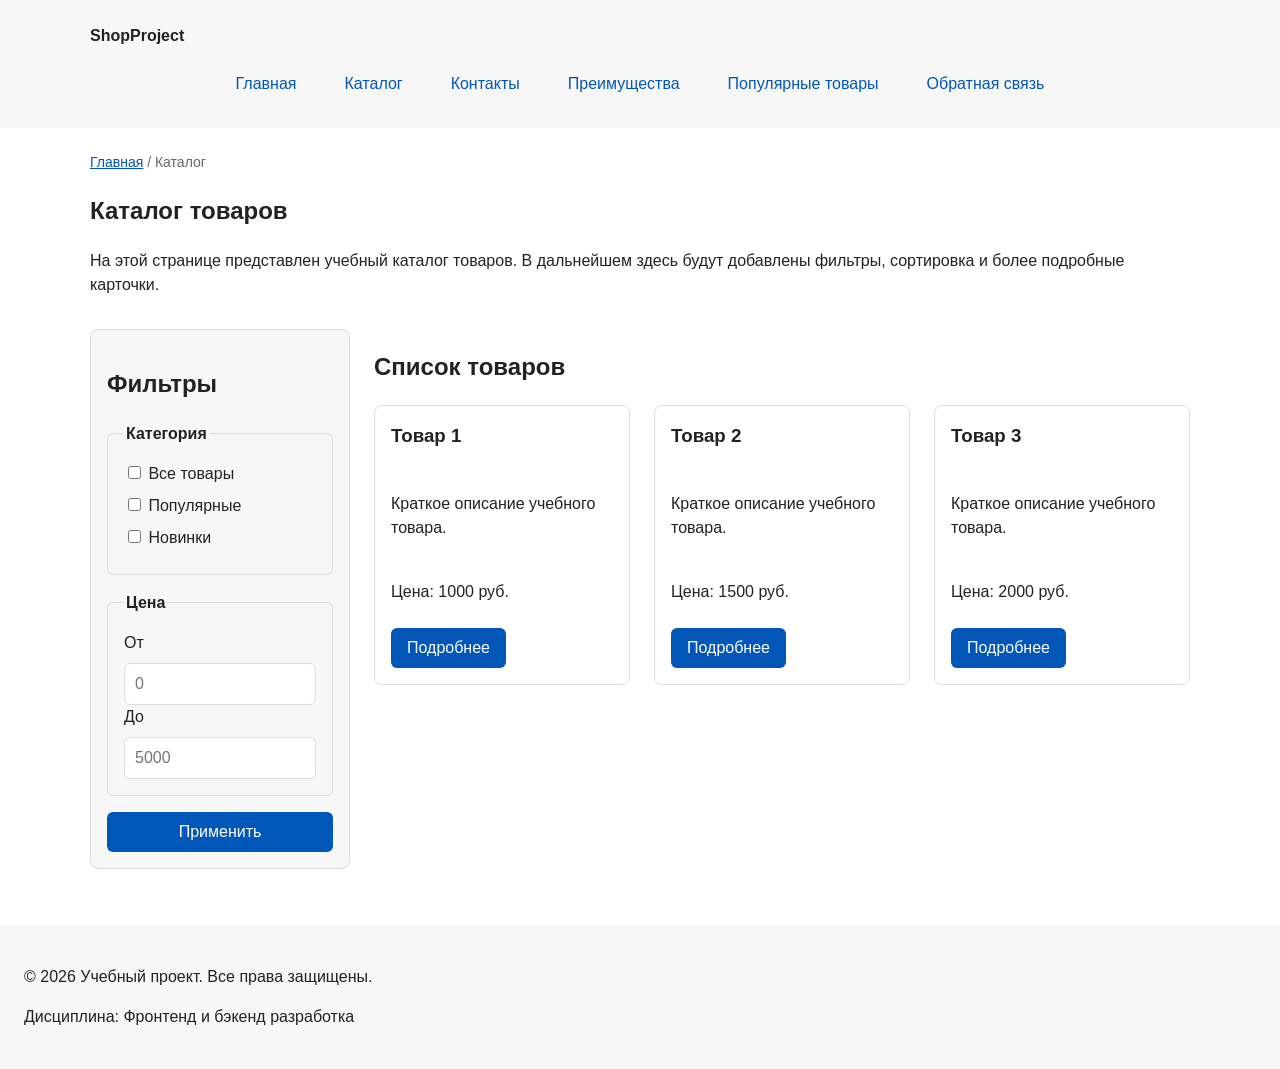
==== catalog.html @ a6b1ada3 "refactor: apply BEM naming to CSS classes" ====
<!DOCTYPE html>
<html lang="ru">
<head>
  <meta charset="UTF-8">
  <meta name="viewport" content="width=device-width, initial-scale=1.0">
  <meta name="description" content="Каталог товаров учебного интернет-магазина.">
  <title>Каталог товаров — Учебный интернет-магазин</title>
  <link rel="stylesheet" href="css/style.css">
</head>
<body>
  <header>
    <div class="site-header">
      <a class="site-logo" href="index.html">ShopProject</a>

      <nav class="site-nav" aria-label="Основная навигация">
        <ul class="site-nav__list">
          <li><a href="index.html">Главная</a></li>
          <li><a href="catalog.html">Каталог</a></li>
          <li><a href="contacts.html">Контакты</a></li>
          <li><a href="index.html#advantages">Преимущества</a></li>
          <li><a href="index.html#popular">Популярные товары</a></li>
          <li><a href="index.html#contacts">Обратная связь</a></li>
        </ul>
      </nav>
    </div>
  </header>

  <main>
    <nav class="breadcrumbs" aria-label="Хлебные крошки">
      <a href="index.html">Главная</a>
      <span>Каталог</span>
    </nav>

    <section class="section">
      <h1>Каталог товаров</h1>
      <p>
        На этой странице представлен учебный каталог товаров.
        В дальнейшем здесь будут добавлены фильтры, сортировка и более
        подробные карточки.
      </p>
    </section>

    <section class="catalog-layout">
      <aside class="catalog-filters">
        <h2>Фильтры</h2>

        <form class="filters-form" action="#" method="get">
          <fieldset>
            <legend>Категория</legend>

            <label>
              <input type="checkbox" name="category" value="all">
              Все товары
            </label>

            <label>
              <input type="checkbox" name="category" value="popular">
              Популярные
            </label>

            <label>
              <input type="checkbox" name="category" value="new">
              Новинки
            </label>
          </fieldset>

          <fieldset>
            <legend>Цена</legend>

            <label for="price-from">От</label>
            <input id="price-from" name="price-from" type="number" min="0" placeholder="0">

            <label for="price-to">До</label>
            <input id="price-to" name="price-to" type="number" min="0" placeholder="5000">
          </fieldset>

          <button class="button" type="submit">Применить</button>
        </form>
      </aside>

      <section class="catalog-products">
        <h2>Список товаров</h2>

        <div class="products-grid">
          <article class="product-card">
            <h3>Товар 1</h3>
            <p>Краткое описание учебного товара.</p>
            <p>Цена: 1000 руб.</p>
            <a class="button" href="index.html#popular">Подробнее</a>
          </article>

          <article class="product-card">
            <h3>Товар 2</h3>
            <p>Краткое описание учебного товара.</p>
            <p>Цена: 1500 руб.</p>
            <a class="button" href="index.html#popular">Подробнее</a>
          </article>

          <article class="product-card">
            <h3>Товар 3</h3>
            <p>Краткое описание учебного товара.</p>
            <p>Цена: 2000 руб.</p>
            <a class="button" href="index.html#popular">Подробнее</a>
          </article>
        </div>
      </section>
    </section>
  </main>

  <footer>
    <p>&copy; 2026 Учебный проект. Все права защищены.</p>
    <p>Дисциплина: Фронтенд и бэкенд разработка</p>
  </footer>
</body>
</html>
---- css/style.css ----
/* ===============================
   1. Переменные проекта
   =============================== */

:root {
  /* Цвета */
  --color-bg: #ffffff;
  --color-text: #222222;
  --color-muted: #666666;
  --color-primary: #0057b8;
  --color-primary-dark: #003f86;
  --color-border: #dddddd;
  --color-surface: #f7f7f7;
  --color-surface-accent: #eef5ff;
  --color-danger: #b00020;
  --color-success: #168a2f;
  --color-success-bg: #eefaf0;
  --color-white: #ffffff;

  /* Отступы */
  --space-xs: 4px;
  --space-sm: 8px;
  --space-md: 16px;
  --space-lg: 24px;
  --space-xl: 32px;

  /* Скругления */
  --radius-sm: 6px;
  --radius-md: 8px;
  --radius-lg: 12px;

  /* Размеры */
  --container-width: 1100px;
}

/* ===============================
   2. Базовые стили
   =============================== */

/* border-box: padding и border входят в ширину блока */
* {
  box-sizing: border-box;
}

/* Плавная прокрутка к якорям */
html {
  scroll-behavior: smooth;
}

/* margin: 0 убирает белую рамку вокруг страницы */
body {
  margin: 0;
  font-family: Arial, sans-serif;
  line-height: 1.5;
  color: var(--color-text);
  background-color: var(--color-bg);
}

header,
main,
footer {
  padding: var(--space-lg);
}

header {
  background-color: var(--color-surface);
}

footer {
  background-color: var(--color-surface);
}

/* Подсветка раздела, на который перешли по якорю */
:target {
  outline: 2px dashed var(--color-primary);
  outline-offset: 4px;
}

/* ===============================
   3. Общие элементы интерфейса
   =============================== */

a {
  color: var(--color-primary);
}

a:hover {
  color: var(--color-primary-dark);
}

a:focus-visible {
  outline: 2px solid var(--color-primary);
  outline-offset: 3px;
}

.button {
  display: inline-block;
  padding: var(--space-sm) var(--space-md);
  color: var(--color-white);
  background-color: var(--color-primary);
  text-decoration: none;
  font: inherit;
  border: none;
  border-radius: var(--radius-sm);
  cursor: pointer;
}

.button:hover {
  color: var(--color-white);
  background-color: var(--color-primary-dark);
}

.button:focus-visible {
  outline: 2px solid var(--color-primary);
  outline-offset: 3px;
}

.button:disabled {
  opacity: 0.6;
  cursor: not-allowed;
}

/* ===============================
   4. Компоненты страницы
   =============================== */

/* Шапка */
.site-header {
  max-width: var(--container-width);
  margin: 0 auto;
}

.site-logo {
  font-weight: bold;
  text-decoration: none;
  color: var(--color-text);
}

/* Меню на Flexbox */
.site-nav__list {
  display: flex;
  flex-wrap: wrap;
  justify-content: center;
  align-items: center;
  gap: var(--space-md);
  padding: 0;
  margin: var(--space-md) 0 0;
  list-style: none;
}

.site-nav__list a {
  display: inline-block;
  padding: var(--space-sm) var(--space-md);
  color: var(--color-primary);
  text-decoration: none;
  border-radius: var(--radius-sm);
}

.site-nav__list a:hover {
  color: var(--color-white);
  background-color: var(--color-primary);
}

/* Хлебные крошки */
.breadcrumbs {
  max-width: var(--container-width);
  margin: 0 auto var(--space-md);
  font-size: 14px;
  color: var(--color-muted);
}

.breadcrumbs a {
  color: var(--color-primary);
}

.breadcrumbs span::before {
  content: " / ";
  color: var(--color-muted);
}

/* Первый экран */
.hero {
  max-width: var(--container-width);
  margin: 0 auto var(--space-xl);
  padding: var(--space-xl) var(--space-lg);
  background-color: var(--color-surface-accent);
  border-radius: var(--radius-lg);
}

/* Разделы */
.section {
  max-width: var(--container-width);
  margin: 0 auto var(--space-xl);
}

.section h2 {
  margin-top: 0;
}

/* Сетка карточек (CSS Grid) */
.products-grid {
  display: grid;
  grid-template-columns: repeat(3, 1fr);
  gap: var(--space-lg);
}

/* Карточка товара (внутри — Flexbox) */
.product-card {
  display: flex;
  flex-direction: column;
  gap: var(--space-sm);
  margin-bottom: 0;
  padding: var(--space-md);
  border: 1px solid var(--color-border);
  border-radius: var(--radius-md);
  background-color: var(--color-bg);
}

.product-card:hover {
  border-color: var(--color-primary);
}

.product-card h3 {
  margin-top: 0;
}

.product-card .button {
  margin-top: auto;
  align-self: flex-start;
}

/* Дополнительный блок */
.aside-info {
  max-width: var(--container-width);
  margin: 0 auto var(--space-xl);
  padding: var(--space-md);
  border-left: 4px solid var(--color-primary);
  background-color: var(--color-surface);
}

/* Страница каталога: фильтры + товары (CSS Grid) */
.catalog-layout {
  max-width: var(--container-width);
  margin: 0 auto var(--space-xl);
  display: grid;
  grid-template-columns: 260px 1fr;
  grid-template-areas: "filters products";
  gap: var(--space-lg);
}

.catalog-filters {
  grid-area: filters;
  padding: var(--space-md);
  border: 1px solid var(--color-border);
  border-radius: var(--radius-md);
  background-color: var(--color-surface);
}

.catalog-products {
  grid-area: products;
}

.filters-form {
  display: grid;
  gap: var(--space-md);
}

.filters-form fieldset {
  margin: 0;
  padding: var(--space-md);
  border: 1px solid var(--color-border);
  border-radius: var(--radius-sm);
}

.filters-form legend {
  font-weight: 700;
}

.filters-form label {
  display: block;
  margin-bottom: var(--space-sm);
}

.filters-form input[type="number"] {
  width: 100%;
  padding: 8px 10px;
  border: 1px solid var(--color-border);
  border-radius: var(--radius-sm);
  font: inherit;
}

/* ===============================
   5. Форма и модальное окно
   =============================== */

.order-dialog {
  width: min(100% - 32px, 560px);
  padding: var(--space-lg);
  border: none;
  border-radius: var(--radius-lg);
}

.order-dialog h2 {
  margin-top: 0;
}

/* Затемнение фона */
.order-dialog::backdrop {
  background-color: rgba(0, 0, 0, 0.5);
}

.form-field {
  margin-bottom: var(--space-md);
}

.form-field label {
  display: block;
  margin-bottom: var(--space-xs);
}

.form-field input,
.form-field select,
.form-field textarea {
  width: 100%;
  padding: 10px 12px;
  border: 1px solid var(--color-border);
  border-radius: var(--radius-sm);
  font: inherit;
}

.form-field input[type="checkbox"] {
  width: auto;
}

.form-field small {
  display: block;
  margin-top: var(--space-xs);
  color: var(--color-muted);
}

/* Состояния полей */
.form-field input:hover,
.form-field select:hover,
.form-field textarea:hover {
  border-color: var(--color-primary);
}

.form-field input:focus-visible,
.form-field select:focus-visible,
.form-field textarea:focus-visible,
.form-actions button:focus-visible {
  outline: 2px solid var(--color-primary);
  outline-offset: 3px;
}

/* Поля с ошибкой (aria-invalid ставит JavaScript) */
[aria-invalid="true"] {
  border-color: var(--color-danger);
}

.form-actions {
  display: flex;
  gap: 12px;
  margin-top: 20px;
}

/* Сообщение об успешной отправке */
.success-message {
  max-width: var(--container-width);
  margin: var(--space-lg) auto;
  padding: var(--space-md);
  border-left: 4px solid var(--color-success);
  background-color: var(--color-success-bg);
}

header {
    position: sticky;
    top: 0;
    z-index: 10;
}
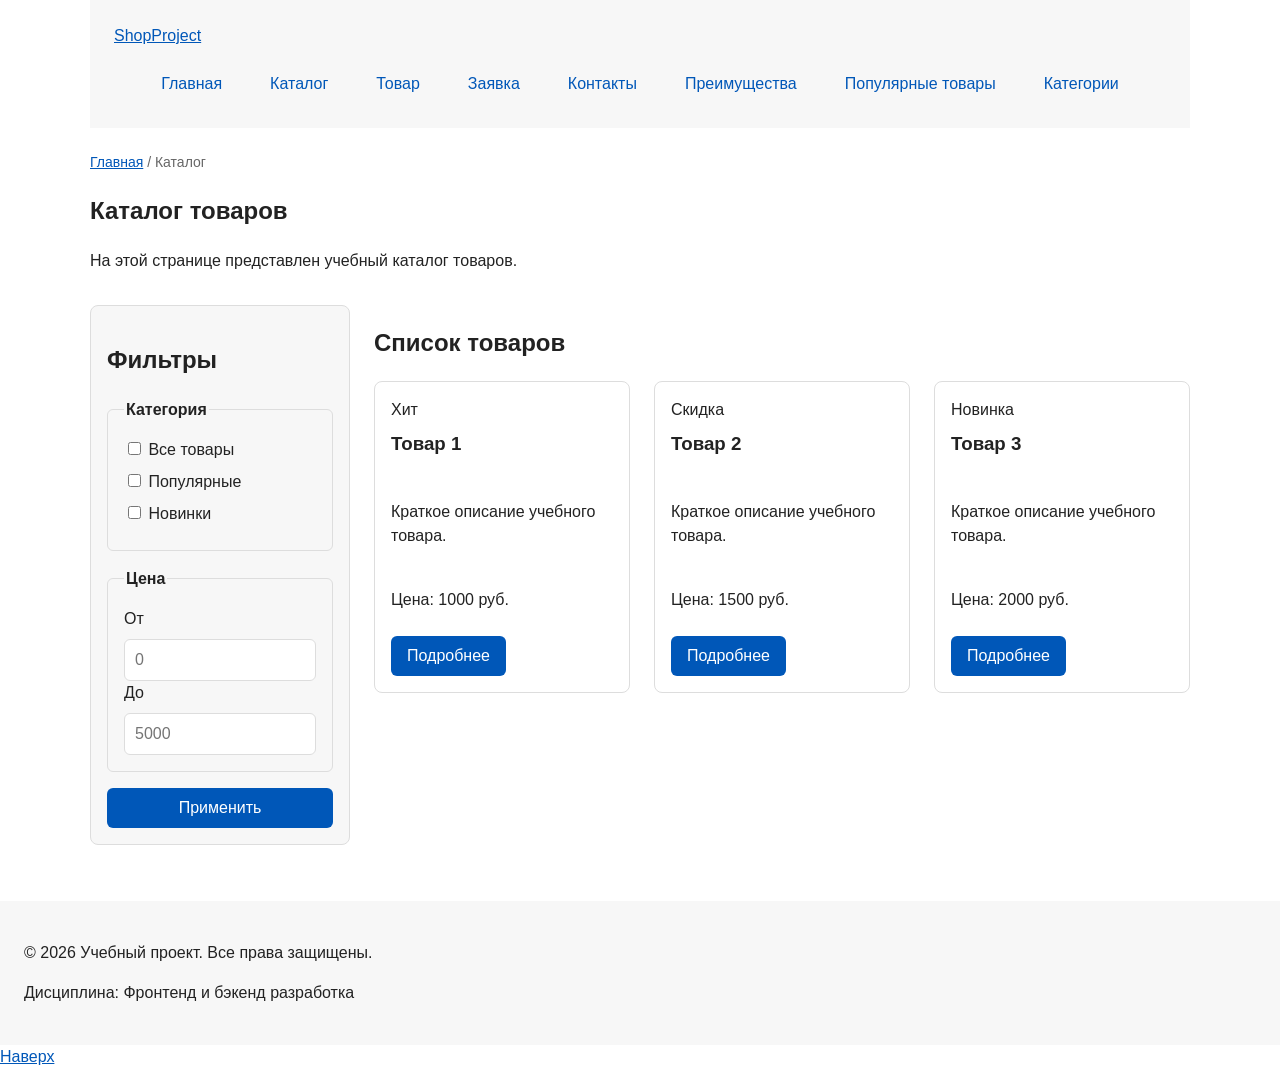
==== commit 949c01a1: "pr7" ====
--- a/catalog.html
+++ b/catalog.html
@@ -8,108 +8,120 @@
   <link rel="stylesheet" href="css/style.css">
 </head>
 <body>
-  <header>
-    <div class="site-header">
-      <a class="site-logo" href="index.html">ShopProject</a>
+  <header class="site-header">
+    <div class="site-header__inner">
+      <a class="site-header__logo" href="index.html">ShopProject</a>
 
       <nav class="site-nav" aria-label="Основная навигация">
         <ul class="site-nav__list">
-          <li><a href="index.html">Главная</a></li>
-          <li><a href="catalog.html">Каталог</a></li>
-          <li><a href="contacts.html">Контакты</a></li>
-          <li><a href="index.html#advantages">Преимущества</a></li>
-          <li><a href="index.html#popular">Популярные товары</a></li>
-          <li><a href="index.html#contacts">Обратная связь</a></li>
+          <li class="site-nav__item"><a class="site-nav__link" href="index.html">Главная</a></li>
+          <li class="site-nav__item"><a class="site-nav__link site-nav__link--active" href="catalog.html">Каталог</a></li>
+          <li class="site-nav__item"><a class="site-nav__link" href="product.html">Товар</a></li>
+          <li class="site-nav__item"><a class="site-nav__link" href="order.html">Заявка</a></li>
+          <li class="site-nav__item"><a class="site-nav__link" href="contacts.html">Контакты</a></li>
+          <li class="site-nav__item"><a class="site-nav__link" href="index.html#advantages">Преимущества</a></li>
+          <li class="site-nav__item"><a class="site-nav__link" href="index.html#popular">Популярные товары</a></li>
+          <li class="site-nav__item">
+            <a class="site-nav__link" href="category.html">
+              Категории
+            </a>
+          </li>
         </ul>
       </nav>
     </div>
   </header>
 
-  <main>
+  <main class="page">
     <nav class="breadcrumbs" aria-label="Хлебные крошки">
-      <a href="index.html">Главная</a>
-      <span>Каталог</span>
+      <a class="breadcrumbs__link" href="index.html">Главная</a>
+      <span class="breadcrumbs__current">Каталог</span>
     </nav>
 
     <section class="section">
-      <h1>Каталог товаров</h1>
-      <p>
-        На этой странице представлен учебный каталог товаров.
-        В дальнейшем здесь будут добавлены фильтры, сортировка и более
-        подробные карточки.
-      </p>
+      <h1 class="section__title">Каталог товаров</h1>
+      <p>На этой странице представлен учебный каталог товаров.</p>
     </section>
 
     <section class="catalog-layout">
       <aside class="catalog-filters">
-        <h2>Фильтры</h2>
+        <h2 class="catalog-filters__title">Фильтры</h2>
 
         <form class="filters-form" action="#" method="get">
-          <fieldset>
-            <legend>Категория</legend>
+          <fieldset class="filters-form__group">
+            <legend class="filters-form__legend">Категория</legend>
 
-            <label>
+            <label class="filters-form__label">
               <input type="checkbox" name="category" value="all">
               Все товары
             </label>
 
-            <label>
+            <label class="filters-form__label">
               <input type="checkbox" name="category" value="popular">
               Популярные
             </label>
 
-            <label>
+            <label class="filters-form__label">
               <input type="checkbox" name="category" value="new">
               Новинки
             </label>
           </fieldset>
 
-          <fieldset>
-            <legend>Цена</legend>
+          <fieldset class="filters-form__group">
+            <legend class="filters-form__legend">Цена</legend>
 
-            <label for="price-from">От</label>
-            <input id="price-from" name="price-from" type="number" min="0" placeholder="0">
+            <label class="filters-form__label" for="price-from">От</label>
+            <input class="filters-form__input" id="price-from" name="price-from" type="number" min="0" placeholder="0">
 
-            <label for="price-to">До</label>
-            <input id="price-to" name="price-to" type="number" min="0" placeholder="5000">
+            <label class="filters-form__label" for="price-to">До</label>
+            <input class="filters-form__input" id="price-to" name="price-to" type="number" min="0" placeholder="5000">
           </fieldset>
 
-          <button class="button" type="submit">Применить</button>
+          <button class="button button--primary" type="submit">Применить</button>
         </form>
       </aside>
 
       <section class="catalog-products">
-        <h2>Список товаров</h2>
+        <h2 class="catalog-products__title">Список товаров</h2>
 
         <div class="products-grid">
-          <article class="product-card">
-            <h3>Товар 1</h3>
-            <p>Краткое описание учебного товара.</p>
-            <p>Цена: 1000 руб.</p>
-            <a class="button" href="index.html#popular">Подробнее</a>
+          <article class="product-card product-card--featured">
+            <span class="product-card__badge">Хит</span>
+            <h3 class="product-card__title">Товар 1</h3>
+            <p class="product-card__description">Краткое описание учебного товара.</p>
+            <p class="product-card__price">Цена: 1000 руб.</p>
+            <a class="button button--primary product-card__button" href="product.html">Подробнее</a>
+          </article>
+
+          <article class="product-card product-card--discount">
+            <span class="product-card__badge product-card__badge--discount">Скидка</span>
+            <h3 class="product-card__title"
+
+
+>Товар 2</h3>
+            <p class="product-card__description">Краткое описание учебного товара.</p>
+            <p class="product-card__price">Цена: 1500 руб.</p>
+            <a class="button button--primary product-card__button" href="product.html">Подробнее</a>
           </article>
 
           <article class="product-card">
-            <h3>Товар 2</h3>
-            <p>Краткое описание учебного товара.</p>
-            <p>Цена: 1500 руб.</p>
-            <a class="button" href="index.html#popular">Подробнее</a>
-          </article>
-
-          <article class="product-card">
-            <h3>Товар 3</h3>
-            <p>Краткое описание учебного товара.</p>
-            <p>Цена: 2000 руб.</p>
-            <a class="button" href="index.html#popular">Подробнее</a>
+            <span class="product-card__badge product-card__badge--new">Новинка</span>
+            <h3 class="product-card__title">Товар 3</h3>
+            <p class="product-card__description">Краткое описание учебного товара.</p>
+            <p class="product-card__price">Цена: 2000 руб.</p>
+            <a class="button button--primary product-card__button" href="product.html">Подробнее</a>
           </article>
         </div>
       </section>
     </section>
   </main>
 
-  <footer>
-    <p>&copy; 2026 Учебный проект. Все права защищены.</p>
-    <p>Дисциплина: Фронтенд и бэкенд разработка</p>
+  <footer class="site-footer">
+    <div class="site-footer__inner">
+      <p class="site-footer__text">&copy; 2026 Учебный проект. Все права защищены.</p>
+      <p class="site-footer__text">Дисциплина: Фронтенд и бэкенд разработка</p>
+    </div>
   </footer>
+
+  <a class="to-top" href="#top">Наверх</a>
 </body>
 </html>
--- a/css/style.css
+++ b/css/style.css
@@ -200,8 +200,9 @@
 /* Сетка карточек (CSS Grid) */
 .products-grid {
   display: grid;
-  grid-template-columns: repeat(3, 1fr);
-  gap: var(--space-lg);
+  grid-template-columns: repeat(3, minmax(0, 1fr));
+  gap: 24px;
+  align-items: stretch;
 }
 
 /* Карточка товара (внутри — Flexbox) */
@@ -374,7 +375,33 @@
 }
 
 header {
-    position: sticky;
-    top: 0;
-    z-index: 10;
+  position: sticky;
+  top: 0;
+  z-index: 10;
+}
+
+/* ===============================
+   6. Картинки товаров и адаптив сетки
+   =============================== */
+
+.product-card__image {
+  display: block;
+  width: 100%;
+  height: 180px;
+  object-fit: cover;
+  border-radius: var(--radius-sm);
+}
+
+/* Планшеты: 2 колонки */
+@media (max-width: 900px) {
+  .products-grid {
+    grid-template-columns: repeat(2, minmax(0, 1fr));
+  }
+}
+
+/* Телефоны: 1 колонка */
+@media (max-width: 600px) {
+  .products-grid {
+    grid-template-columns: 1fr;
+  }
 }
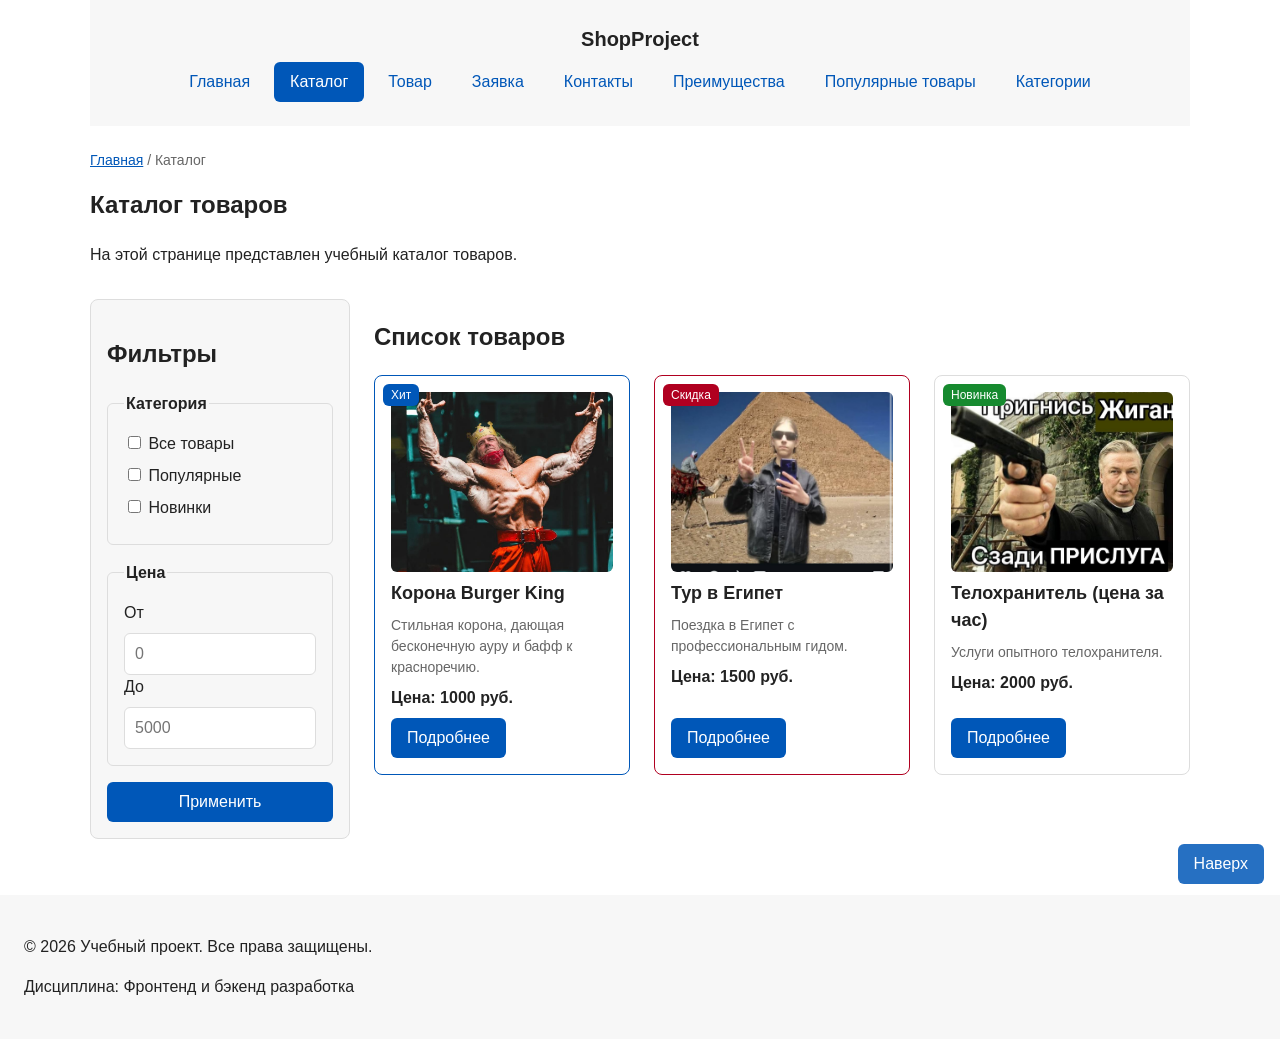
==== commit 91b38f2e: "some new functions availiable" ====
--- a/catalog.html
+++ b/catalog.html
@@ -22,9 +22,7 @@
           <li class="site-nav__item"><a class="site-nav__link" href="index.html#advantages">Преимущества</a></li>
           <li class="site-nav__item"><a class="site-nav__link" href="index.html#popular">Популярные товары</a></li>
           <li class="site-nav__item">
-            <a class="site-nav__link" href="category.html">
-              Категории
-            </a>
+            <a class="site-nav__link" href="category.html">Категории</a>
           </li>
         </ul>
       </nav>
@@ -86,27 +84,39 @@
         <div class="products-grid">
           <article class="product-card product-card--featured">
             <span class="product-card__badge">Хит</span>
-            <h3 class="product-card__title">Товар 1</h3>
-            <p class="product-card__description">Краткое описание учебного товара.</p>
+            <img
+              class="product-card__image"
+              src="images/tovar1.jpg"
+              alt="Корона Burger King"
+            >
+            <h3 class="product-card__title">Корона Burger King</h3>
+            <p class="product-card__description">Стильная корона, дающая бесконечную ауру и бафф к красноречию.</p>
             <p class="product-card__price">Цена: 1000 руб.</p>
             <a class="button button--primary product-card__button" href="product.html">Подробнее</a>
           </article>
 
           <article class="product-card product-card--discount">
             <span class="product-card__badge product-card__badge--discount">Скидка</span>
-            <h3 class="product-card__title"
-
-
->Товар 2</h3>
-            <p class="product-card__description">Краткое описание учебного товара.</p>
+            <img
+              class="product-card__image"
+              src="images/tovar2.jpg"
+              alt="Тур в Египет"
+            >
+            <h3 class="product-card__title">Тур в Египет</h3>
+            <p class="product-card__description">Поездка в Египет с профессиональным гидом.</p>
             <p class="product-card__price">Цена: 1500 руб.</p>
             <a class="button button--primary product-card__button" href="product.html">Подробнее</a>
           </article>
 
           <article class="product-card">
             <span class="product-card__badge product-card__badge--new">Новинка</span>
-            <h3 class="product-card__title">Товар 3</h3>
-            <p class="product-card__description">Краткое описание учебного товара.</p>
+            <img
+              class="product-card__image"
+              src="images/tovar3.jpg"
+              alt="Телохранитель"
+            >
+            <h3 class="product-card__title">Телохранитель (цена за час)</h3>
+            <p class="product-card__description">Услуги опытного телохранителя.</p>
             <p class="product-card__price">Цена: 2000 руб.</p>
             <a class="button button--primary product-card__button" href="product.html">Подробнее</a>
           </article>
--- a/css/style.css
+++ b/css/style.css
@@ -37,23 +37,25 @@
    2. Базовые стили
    =============================== */
 
-/* border-box: padding и border входят в ширину блока */
 * {
   box-sizing: border-box;
 }
 
-/* Плавная прокрутка к якорям */
 html {
   scroll-behavior: smooth;
 }
 
-/* margin: 0 убирает белую рамку вокруг страницы */
 body {
   margin: 0;
   font-family: Arial, sans-serif;
   line-height: 1.5;
   color: var(--color-text);
   background-color: var(--color-bg);
+}
+
+/* Скрытие элементов с атрибутом hidden */
+[hidden] {
+  display: none !important;
 }
 
 header,
@@ -120,35 +122,58 @@
   cursor: not-allowed;
 }
 
-/* ===============================
-   4. Компоненты страницы
-   =============================== */
-
-/* Шапка */
+.button--secondary {
+  color: var(--color-primary);
+  background-color: transparent;
+  border: 1px solid var(--color-primary);
+}
+
+.button--secondary:hover {
+  color: var(--color-white);
+  background-color: var(--color-primary);
+}
+
+/* ===============================
+   4. Шапка и навигация
+   =============================== */
+
+header {
+  position: sticky;
+  top: 0;
+  z-index: 10;
+}
+
 .site-header {
   max-width: var(--container-width);
   margin: 0 auto;
 }
 
-.site-logo {
+.site-header__inner {
+  display: flex;
+  flex-direction: column;
+  align-items: center;
+  gap: var(--space-sm);
+}
+
+.site-header__logo {
   font-weight: bold;
+  font-size: 20px;
   text-decoration: none;
   color: var(--color-text);
 }
 
-/* Меню на Flexbox */
 .site-nav__list {
   display: flex;
   flex-wrap: wrap;
   justify-content: center;
   align-items: center;
-  gap: var(--space-md);
+  gap: var(--space-sm);
   padding: 0;
-  margin: var(--space-md) 0 0;
+  margin: 0;
   list-style: none;
 }
 
-.site-nav__list a {
+.site-nav__link {
   display: inline-block;
   padding: var(--space-sm) var(--space-md);
   color: var(--color-primary);
@@ -156,12 +181,20 @@
   border-radius: var(--radius-sm);
 }
 
-.site-nav__list a:hover {
+.site-nav__link:hover {
   color: var(--color-white);
   background-color: var(--color-primary);
 }
 
-/* Хлебные крошки */
+.site-nav__link--active {
+  color: var(--color-white);
+  background-color: var(--color-primary);
+}
+
+/* ===============================
+   5. Хлебные крошки
+   =============================== */
+
 .breadcrumbs {
   max-width: var(--container-width);
   margin: 0 auto var(--space-md);
@@ -169,16 +202,19 @@
   color: var(--color-muted);
 }
 
-.breadcrumbs a {
+.breadcrumbs__link {
   color: var(--color-primary);
 }
 
-.breadcrumbs span::before {
+.breadcrumbs__current::before {
   content: " / ";
   color: var(--color-muted);
 }
 
-/* Первый экран */
+/* ===============================
+   6. Первый экран и разделы
+   =============================== */
+
 .hero {
   max-width: var(--container-width);
   margin: 0 auto var(--space-xl);
@@ -187,30 +223,35 @@
   border-radius: var(--radius-lg);
 }
 
-/* Разделы */
+.hero__title {
+  margin-top: 0;
+}
+
 .section {
   max-width: var(--container-width);
   margin: 0 auto var(--space-xl);
 }
 
-.section h2 {
+.section__title {
   margin-top: 0;
 }
 
-/* Сетка карточек (CSS Grid) */
+/* ===============================
+   7. Сетка карточек товаров
+   =============================== */
+
 .products-grid {
   display: grid;
   grid-template-columns: repeat(3, minmax(0, 1fr));
-  gap: 24px;
+  gap: var(--space-lg);
   align-items: stretch;
 }
 
-/* Карточка товара (внутри — Flexbox) */
 .product-card {
+  position: relative;
   display: flex;
   flex-direction: column;
   gap: var(--space-sm);
-  margin-bottom: 0;
   padding: var(--space-md);
   border: 1px solid var(--color-border);
   border-radius: var(--radius-md);
@@ -221,16 +262,95 @@
   border-color: var(--color-primary);
 }
 
-.product-card h3 {
-  margin-top: 0;
-}
-
-.product-card .button {
+.product-card--featured {
+  border-color: var(--color-primary);
+}
+
+.product-card--discount {
+  border-color: var(--color-danger);
+}
+
+.product-card__image {
+  display: block;
+  width: 100%;
+  height: 180px;
+  object-fit: cover;
+  border-radius: var(--radius-sm);
+}
+
+.product-card__title {
+  margin: 0;
+  font-size: 18px;
+}
+
+.product-card__description {
+  margin: 0;
+  color: var(--color-muted);
+  font-size: 14px;
+}
+
+.product-card__price {
+  margin: 0;
+  font-weight: bold;
+}
+
+.product-card__badge {
+  position: absolute;
+  top: var(--space-sm);
+  left: var(--space-sm);
+  padding: 2px 8px;
+  font-size: 12px;
+  color: var(--color-white);
+  background-color: var(--color-primary);
+  border-radius: var(--radius-sm);
+}
+
+.product-card__badge--discount {
+  background-color: var(--color-danger);
+}
+
+.product-card__badge--new {
+  background-color: var(--color-success);
+}
+
+.product-card__button {
   margin-top: auto;
   align-self: flex-start;
 }
 
-/* Дополнительный блок */
+/* ===============================
+   8. Списки преимуществ
+   =============================== */
+
+.advantages-list {
+  padding-left: var(--space-lg);
+}
+
+.advantages-list__item {
+  margin-bottom: var(--space-xs);
+}
+
+/* ===============================
+   9. FAQ
+   =============================== */
+
+.faq__item {
+  margin-bottom: var(--space-sm);
+  padding: var(--space-md);
+  border: 1px solid var(--color-border);
+  border-radius: var(--radius-sm);
+  background-color: var(--color-surface);
+}
+
+.faq__question {
+  cursor: pointer;
+  font-weight: 600;
+}
+
+/* ===============================
+   10. Блок aside
+   =============================== */
+
 .aside-info {
   max-width: var(--container-width);
   margin: 0 auto var(--space-xl);
@@ -239,7 +359,10 @@
   background-color: var(--color-surface);
 }
 
-/* Страница каталога: фильтры + товары (CSS Grid) */
+/* ===============================
+   11. Каталог: фильтры + товары
+   =============================== */
+
 .catalog-layout {
   max-width: var(--container-width);
   margin: 0 auto var(--space-xl);
@@ -266,23 +389,23 @@
   gap: var(--space-md);
 }
 
-.filters-form fieldset {
-  margin: 0;
-  padding: var(--space-md);
-  border: 1px solid var(--color-border);
-  border-radius: var(--radius-sm);
-}
-
-.filters-form legend {
+.filters-form__group {
+  margin: 0;
+  padding: var(--space-md);
+  border: 1px solid var(--color-border);
+  border-radius: var(--radius-sm);
+}
+
+.filters-form__legend {
   font-weight: 700;
 }
 
-.filters-form label {
+.filters-form__label {
   display: block;
   margin-bottom: var(--space-sm);
 }
 
-.filters-form input[type="number"] {
+.filters-form__input {
   width: 100%;
   padding: 8px 10px;
   border: 1px solid var(--color-border);
@@ -291,7 +414,161 @@
 }
 
 /* ===============================
-   5. Форма и модальное окно
+   12. Страница товара
+   =============================== */
+
+.product-page {
+  max-width: var(--container-width);
+  margin: 0 auto var(--space-xl);
+  display: grid;
+  grid-template-columns: minmax(0, 1fr) minmax(0, 1.2fr);
+  gap: var(--space-lg);
+  align-items: start;
+}
+
+.product-page__image {
+  width: 100%;
+  height: auto;
+  border-radius: var(--radius-md);
+  border: 1px solid var(--color-border);
+  object-fit: cover;
+}
+
+.product-page__info {
+  padding: var(--space-md);
+}
+
+.product-page__title {
+  margin-top: 0;
+}
+
+.product-page__price {
+  font-size: 22px;
+  font-weight: bold;
+  color: var(--color-primary);
+}
+
+.product-page__actions {
+  display: flex;
+  flex-wrap: wrap;
+  gap: var(--space-sm);
+  margin-top: var(--space-md);
+}
+
+/* Таблица характеристик */
+.product-table {
+  width: 100%;
+  border-collapse: collapse;
+}
+
+.product-table__caption {
+  text-align: left;
+  font-weight: bold;
+  margin-bottom: var(--space-sm);
+}
+
+.product-table__head,
+.product-table__cell {
+  padding: var(--space-sm) var(--space-md);
+  border: 1px solid var(--color-border);
+  text-align: left;
+}
+
+.product-table__head {
+  background-color: var(--color-surface);
+}
+
+/* Отзывы */
+.review {
+  padding: var(--space-md);
+  margin-bottom: var(--space-md);
+  border: 1px solid var(--color-border);
+  border-radius: var(--radius-md);
+  background-color: var(--color-bg);
+}
+
+.review__header {
+  display: flex;
+  justify-content: space-between;
+  align-items: center;
+  gap: var(--space-sm);
+}
+
+.review__author {
+  margin: 0;
+}
+
+.review__rating {
+  color: #f5a623;
+  letter-spacing: 2px;
+}
+
+.review__date {
+  margin: var(--space-xs) 0;
+  color: var(--color-muted);
+  font-size: 13px;
+}
+
+.review__text {
+  margin: 0;
+}
+
+.review-form {
+  margin-top: var(--space-lg);
+  padding: var(--space-md);
+  border: 1px solid var(--color-border);
+  border-radius: var(--radius-md);
+  background-color: var(--color-surface);
+}
+
+.review-form__label {
+  display: block;
+  margin: var(--space-sm) 0 var(--space-xs);
+}
+
+.review-form__input {
+  width: 100%;
+  padding: 10px 12px;
+  border: 1px solid var(--color-border);
+  border-radius: var(--radius-sm);
+  font: inherit;
+}
+
+/* ===============================
+   13. Категории
+   =============================== */
+
+.category-grid {
+  display: grid;
+  grid-template-columns: repeat(3, minmax(0, 1fr));
+  gap: var(--space-lg);
+}
+
+.category-card {
+  padding: var(--space-md);
+  border: 1px solid var(--color-border);
+  border-radius: var(--radius-md);
+  background-color: var(--color-surface);
+}
+
+.category-card__title {
+  margin-top: 0;
+}
+
+/* ===============================
+   14. Контакты
+   =============================== */
+
+.contacts-list {
+  padding-left: var(--space-lg);
+}
+
+.contacts-list__item {
+  margin-bottom: var(--space-xs);
+}
+
+/* ===============================
+   15. Форма заявки и модальное окно
    =============================== */
 
 .order-dialog {
@@ -301,71 +578,100 @@
   border-radius: var(--radius-lg);
 }
 
-.order-dialog h2 {
-  margin-top: 0;
-}
-
-/* Затемнение фона */
 .order-dialog::backdrop {
   background-color: rgba(0, 0, 0, 0.5);
 }
 
-.form-field {
+.order-dialog__header {
+  display: flex;
+  justify-content: space-between;
+  align-items: center;
+  gap: var(--space-sm);
   margin-bottom: var(--space-md);
 }
 
-.form-field label {
+.order-dialog__title {
+  margin: 0;
+}
+
+.order-dialog__close {
+  background: transparent;
+  border: none;
+  font-size: 24px;
+  line-height: 1;
+  cursor: pointer;
+  color: var(--color-muted);
+}
+
+.order-dialog__close:hover {
+  color: var(--color-text);
+}
+
+/* Поля формы */
+.order-form__field {
+  margin-bottom: var(--space-md);
+}
+
+.order-form__label {
   display: block;
   margin-bottom: var(--space-xs);
 }
 
-.form-field input,
-.form-field select,
-.form-field textarea {
+.order-form__input,
+.order-form__select,
+.order-form__textarea {
   width: 100%;
   padding: 10px 12px;
   border: 1px solid var(--color-border);
   border-radius: var(--radius-sm);
   font: inherit;
-}
-
-.form-field input[type="checkbox"] {
+  background-color: var(--color-bg);
+}
+
+.order-form__input:hover,
+.order-form__select:hover,
+.order-form__textarea:hover {
+  border-color: var(--color-primary);
+}
+
+.order-form__input:focus-visible,
+.order-form__select:focus-visible,
+.order-form__textarea:focus-visible,
+.order-form__actions button:focus-visible {
+  outline: 2px solid var(--color-primary);
+  outline-offset: 3px;
+}
+
+.order-form__checkbox {
   width: auto;
-}
-
-.form-field small {
+  margin-right: var(--space-xs);
+}
+
+.order-form__hint {
   display: block;
   margin-top: var(--space-xs);
   color: var(--color-muted);
 }
 
-/* Состояния полей */
-.form-field input:hover,
-.form-field select:hover,
-.form-field textarea:hover {
-  border-color: var(--color-primary);
-}
-
-.form-field input:focus-visible,
-.form-field select:focus-visible,
-.form-field textarea:focus-visible,
-.form-actions button:focus-visible {
-  outline: 2px solid var(--color-primary);
-  outline-offset: 3px;
-}
-
-/* Поля с ошибкой (aria-invalid ставит JavaScript) */
+.order-form__actions {
+  display: flex;
+  gap: var(--space-sm);
+  margin-top: var(--space-lg);
+}
+
+.order-form__actions--sticky {
+  position: sticky;
+  bottom: 0;
+  padding-top: var(--space-sm);
+  background-color: var(--color-bg);
+}
+
+/* Поля с ошибкой (aria-invalid ставит JS) */
 [aria-invalid="true"] {
   border-color: var(--color-danger);
 }
 
-.form-actions {
-  display: flex;
-  gap: 12px;
-  margin-top: 20px;
-}
-
-/* Сообщение об успешной отправке */
+/* Сообщение об успехе */
 .success-message {
   max-width: var(--container-width);
   margin: var(--space-lg) auto;
@@ -374,34 +680,63 @@
   background-color: var(--color-success-bg);
 }
 
-header {
-  position: sticky;
-  top: 0;
-  z-index: 10;
-}
-
-/* ===============================
-   6. Картинки товаров и адаптив сетки
-   =============================== */
-
-.product-card__image {
-  display: block;
-  width: 100%;
-  height: 180px;
-  object-fit: cover;
-  border-radius: var(--radius-sm);
-}
-
-/* Планшеты: 2 колонки */
+/* ===============================
+   16. Ссылка «Наверх»
+   =============================== */
+
+.to-top {
+  position: fixed;
+  right: var(--space-md);
+  bottom: var(--space-md);
+  padding: var(--space-sm) var(--space-md);
+  color: var(--color-white);
+  background-color: var(--color-primary);
+  text-decoration: none;
+  border-radius: var(--radius-sm);
+  opacity: 0.85;
+  z-index: 20;
+}
+
+.to-top:hover {
+  color: var(--color-white);
+  background-color: var(--color-primary-dark);
+  opacity: 1;
+}
+
+/* ===============================
+   17. Адаптивность
+   =============================== */
+
 @media (max-width: 900px) {
-  .products-grid {
+  .products-grid,
+  .category-grid {
     grid-template-columns: repeat(2, minmax(0, 1fr));
   }
-}
-
-/* Телефоны: 1 колонка */
-@media (max-width: 600px) {
-  .products-grid {
+
+  .catalog-layout {
+    grid-template-columns: 1fr;
+    grid-template-areas:
+      "filters"
+      "products";
+  }
+
+  .product-page {
     grid-template-columns: 1fr;
   }
+}
+
+@media (max-width: 600px) {
+  .products-grid,
+  .category-grid {
+    grid-template-columns: 1fr;
+  }
+
+  .site-nav__list {
+    gap: var(--space-xs);
+  }
+
+  .site-nav__link {
+    padding: var(--space-xs) var(--space-sm);
+    font-size: 14px;
+  }
 }
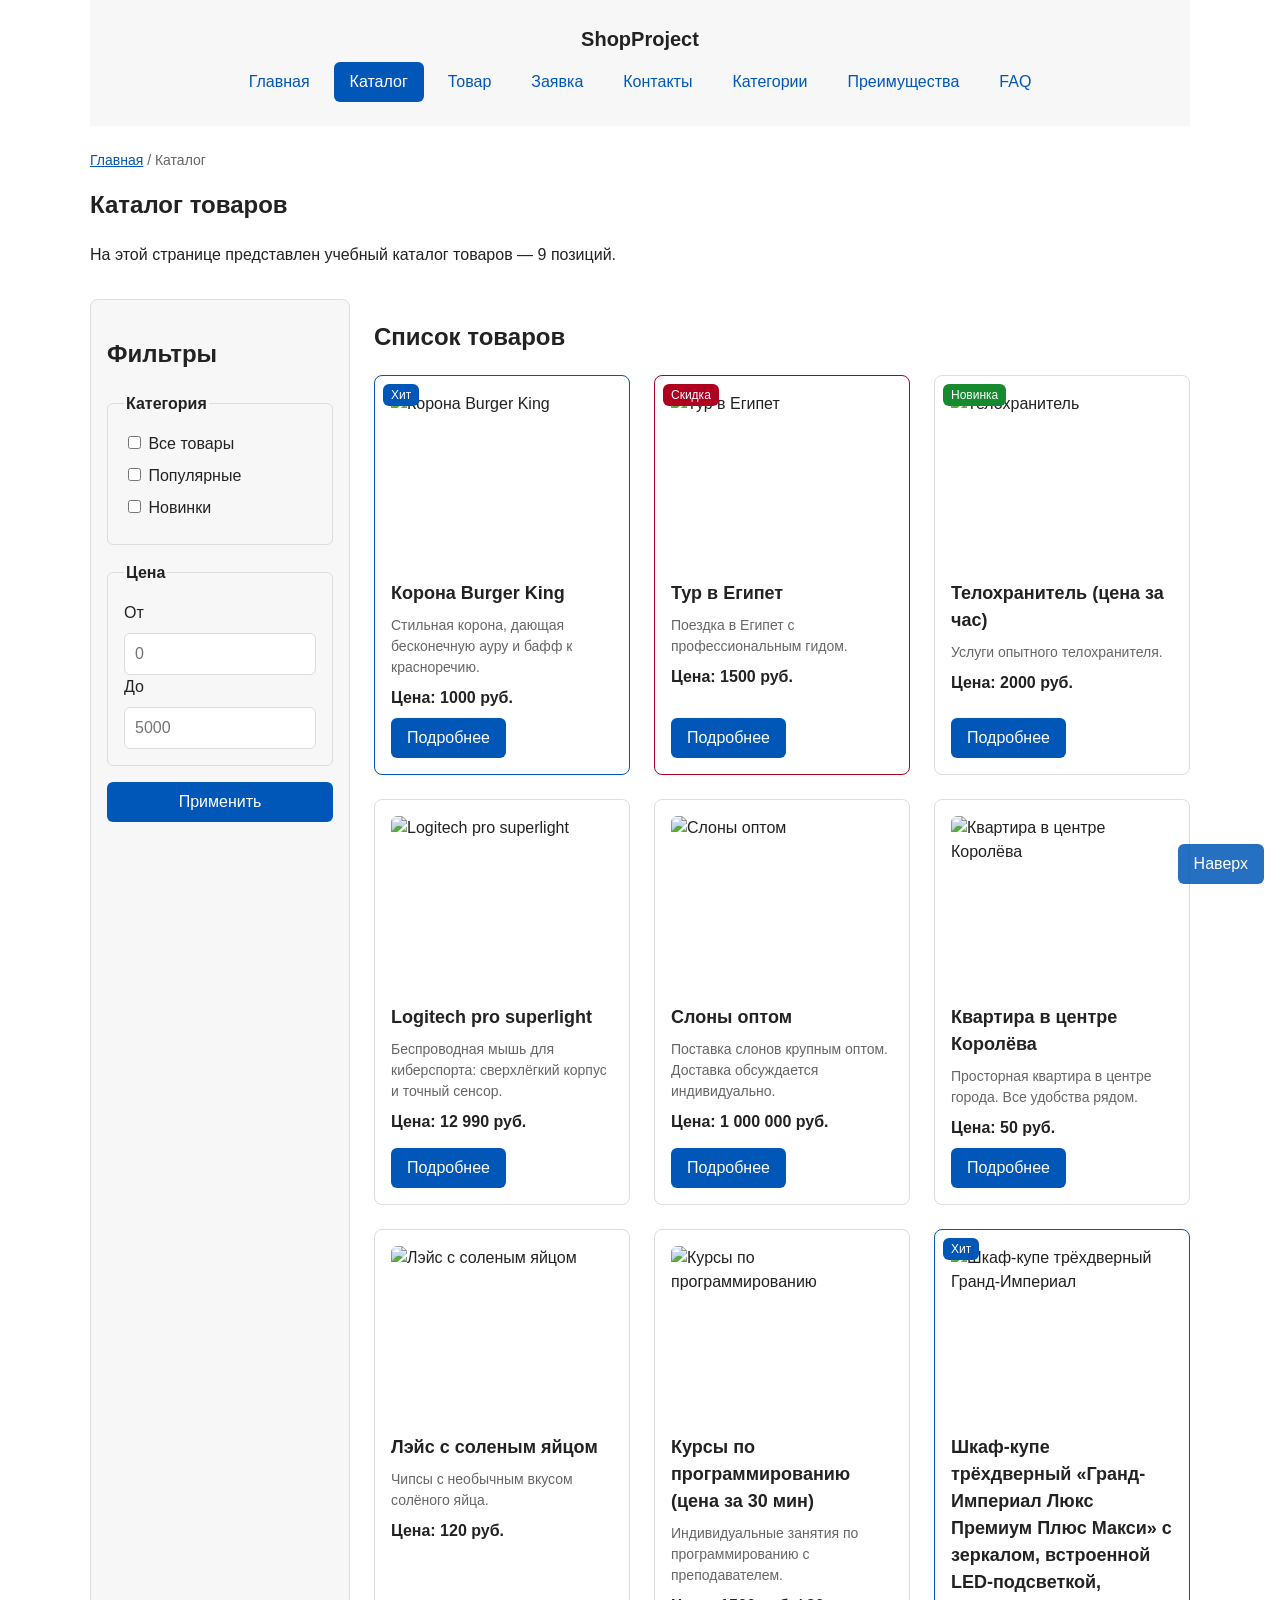
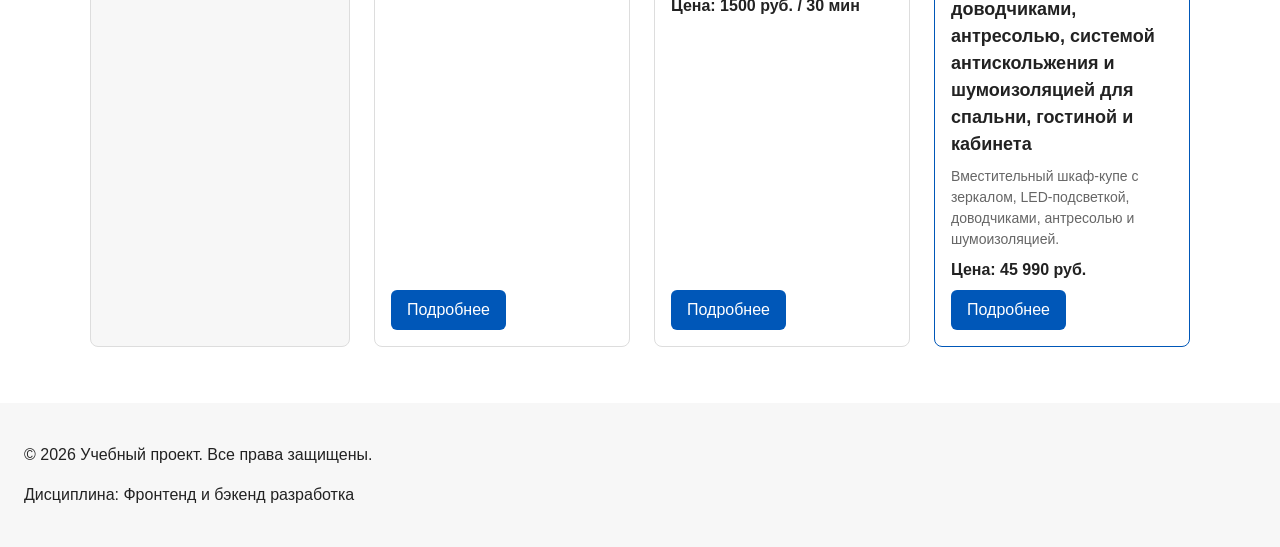
==== commit 1df5bee2: "new" ====
--- a/catalog.html
+++ b/catalog.html
@@ -19,11 +19,9 @@
           <li class="site-nav__item"><a class="site-nav__link" href="product.html">Товар</a></li>
           <li class="site-nav__item"><a class="site-nav__link" href="order.html">Заявка</a></li>
           <li class="site-nav__item"><a class="site-nav__link" href="contacts.html">Контакты</a></li>
+          <li class="site-nav__item"><a class="site-nav__link" href="category.html">Категории</a></li>
           <li class="site-nav__item"><a class="site-nav__link" href="index.html#advantages">Преимущества</a></li>
-          <li class="site-nav__item"><a class="site-nav__link" href="index.html#popular">Популярные товары</a></li>
-          <li class="site-nav__item">
-            <a class="site-nav__link" href="category.html">Категории</a>
-          </li>
+          <li class="site-nav__item"><a class="site-nav__link" href="index.html#faq">FAQ</a></li>
         </ul>
       </nav>
     </div>
@@ -37,7 +35,7 @@
 
     <section class="section">
       <h1 class="section__title">Каталог товаров</h1>
-      <p>На этой странице представлен учебный каталог товаров.</p>
+      <p>На этой странице представлен учебный каталог товаров — 9 позиций.</p>
     </section>
 
     <section class="catalog-layout">
@@ -84,11 +82,7 @@
         <div class="products-grid">
           <article class="product-card product-card--featured">
             <span class="product-card__badge">Хит</span>
-            <img
-              class="product-card__image"
-              src="images/tovar1.jpg"
-              alt="Корона Burger King"
-            >
+            <img class="product-card__image" src="images/tovar1.png" alt="Корона Burger King">
             <h3 class="product-card__title">Корона Burger King</h3>
             <p class="product-card__description">Стильная корона, дающая бесконечную ауру и бафф к красноречию.</p>
             <p class="product-card__price">Цена: 1000 руб.</p>
@@ -97,11 +91,7 @@
 
           <article class="product-card product-card--discount">
             <span class="product-card__badge product-card__badge--discount">Скидка</span>
-            <img
-              class="product-card__image"
-              src="images/tovar2.jpg"
-              alt="Тур в Египет"
-            >
+            <img class="product-card__image" src="images/tovar2.png" alt="Тур в Египет">
             <h3 class="product-card__title">Тур в Египет</h3>
             <p class="product-card__description">Поездка в Египет с профессиональным гидом.</p>
             <p class="product-card__price">Цена: 1500 руб.</p>
@@ -110,14 +100,66 @@
 
           <article class="product-card">
             <span class="product-card__badge product-card__badge--new">Новинка</span>
-            <img
-              class="product-card__image"
-              src="images/tovar3.jpg"
-              alt="Телохранитель"
-            >
+            <img class="product-card__image" src="images/tovar3.png" alt="Телохранитель">
             <h3 class="product-card__title">Телохранитель (цена за час)</h3>
             <p class="product-card__description">Услуги опытного телохранителя.</p>
             <p class="product-card__price">Цена: 2000 руб.</p>
+            <a class="button button--primary product-card__button" href="product.html">Подробнее</a>
+          </article>
+
+          <article class="product-card">
+            <img class="product-card__image" src="images/tovar4.png" alt="Logitech pro superlight">
+            <h3 class="product-card__title">Logitech pro superlight</h3>
+            <p class="product-card__description">Беспроводная мышь для киберспорта: сверхлёгкий корпус и точный сенсор.</p>
+            <p class="product-card__price">Цена: 12 990 руб.</p>
+            <a class="button button--primary product-card__button" href="product.html">Подробнее</a>
+          </article>
+
+          <article class="product-card">
+            <img class="product-card__image" src="images/tovar5.png" alt="Слоны оптом">
+            <h3 class="product-card__title">Слоны оптом</h3>
+            <p class="product-card__description">Поставка слонов крупным оптом. Доставка обсуждается индивидуально.</p>
+            <p class="product-card__price">Цена: 1 000 000 руб.</p>
+            <a class="button button--primary product-card__button" href="product.html">Подробнее</a>
+          </article>
+
+          <article class="product-card">
+            <img class="product-card__image" src="images/tovar6.png" alt="Квартира в центре Королёва">
+            <h3 class="product-card__title">Квартира в центре Королёва</h3>
+            <p class="product-card__description">Просторная квартира в центре города. Все удобства рядом.</p>
+            <p class="product-card__price">Цена: 50 руб.</p>
+            <a class="button button--primary product-card__button" href="product.html">Подробнее</a>
+          </article>
+
+          <article class="product-card">
+            <img class="product-card__image" src="images/tovar7.png" alt="Лэйс с соленым яйцом">
+            <h3 class="product-card__title">Лэйс с соленым яйцом</h3>
+            <p class="product-card__description">Чипсы с необычным вкусом солёного яйца.</p>
+            <p class="product-card__price">Цена: 120 руб.</p>
+            <a class="button button--primary product-card__button" href="product.html">Подробнее</a>
+          </article>
+
+          <article class="product-card">
+            <img class="product-card__image" src="images/tovar8.png" alt="Курсы по программированию">
+            <h3 class="product-card__title">Курсы по программированию (цена за 30 мин)</h3>
+            <p class="product-card__description">Индивидуальные занятия по программированию с преподавателем.</p>
+            <p class="product-card__price">Цена: 1500 руб. / 30 мин</p>
+            <a class="button button--primary product-card__button" href="product.html">Подробнее</a>
+          </article>
+
+          <article class="product-card product-card--featured">
+            <span class="product-card__badge">Хит</span>
+            <img class="product-card__image" src="images/tovar9.png" alt="Шкаф-купе трёхдверный Гранд-Империал">
+            <h3 class="product-card__title">
+              Шкаф-купе трёхдверный «Гранд-Империал Люкс Премиум Плюс Макси» с зеркалом,
+              встроенной LED-подсветкой, доводчиками, антресолью, системой антискольжения
+              и шумоизоляцией для спальни, гостиной и кабинета
+            </h3>
+            <p class="product-card__description">
+              Вместительный шкаф-купе с зеркалом, LED-подсветкой, доводчиками,
+              антресолью и шумоизоляцией.
+            </p>
+            <p class="product-card__price">Цена: 45 990 руб.</p>
             <a class="button button--primary product-card__button" href="product.html">Подробнее</a>
           </article>
         </div>
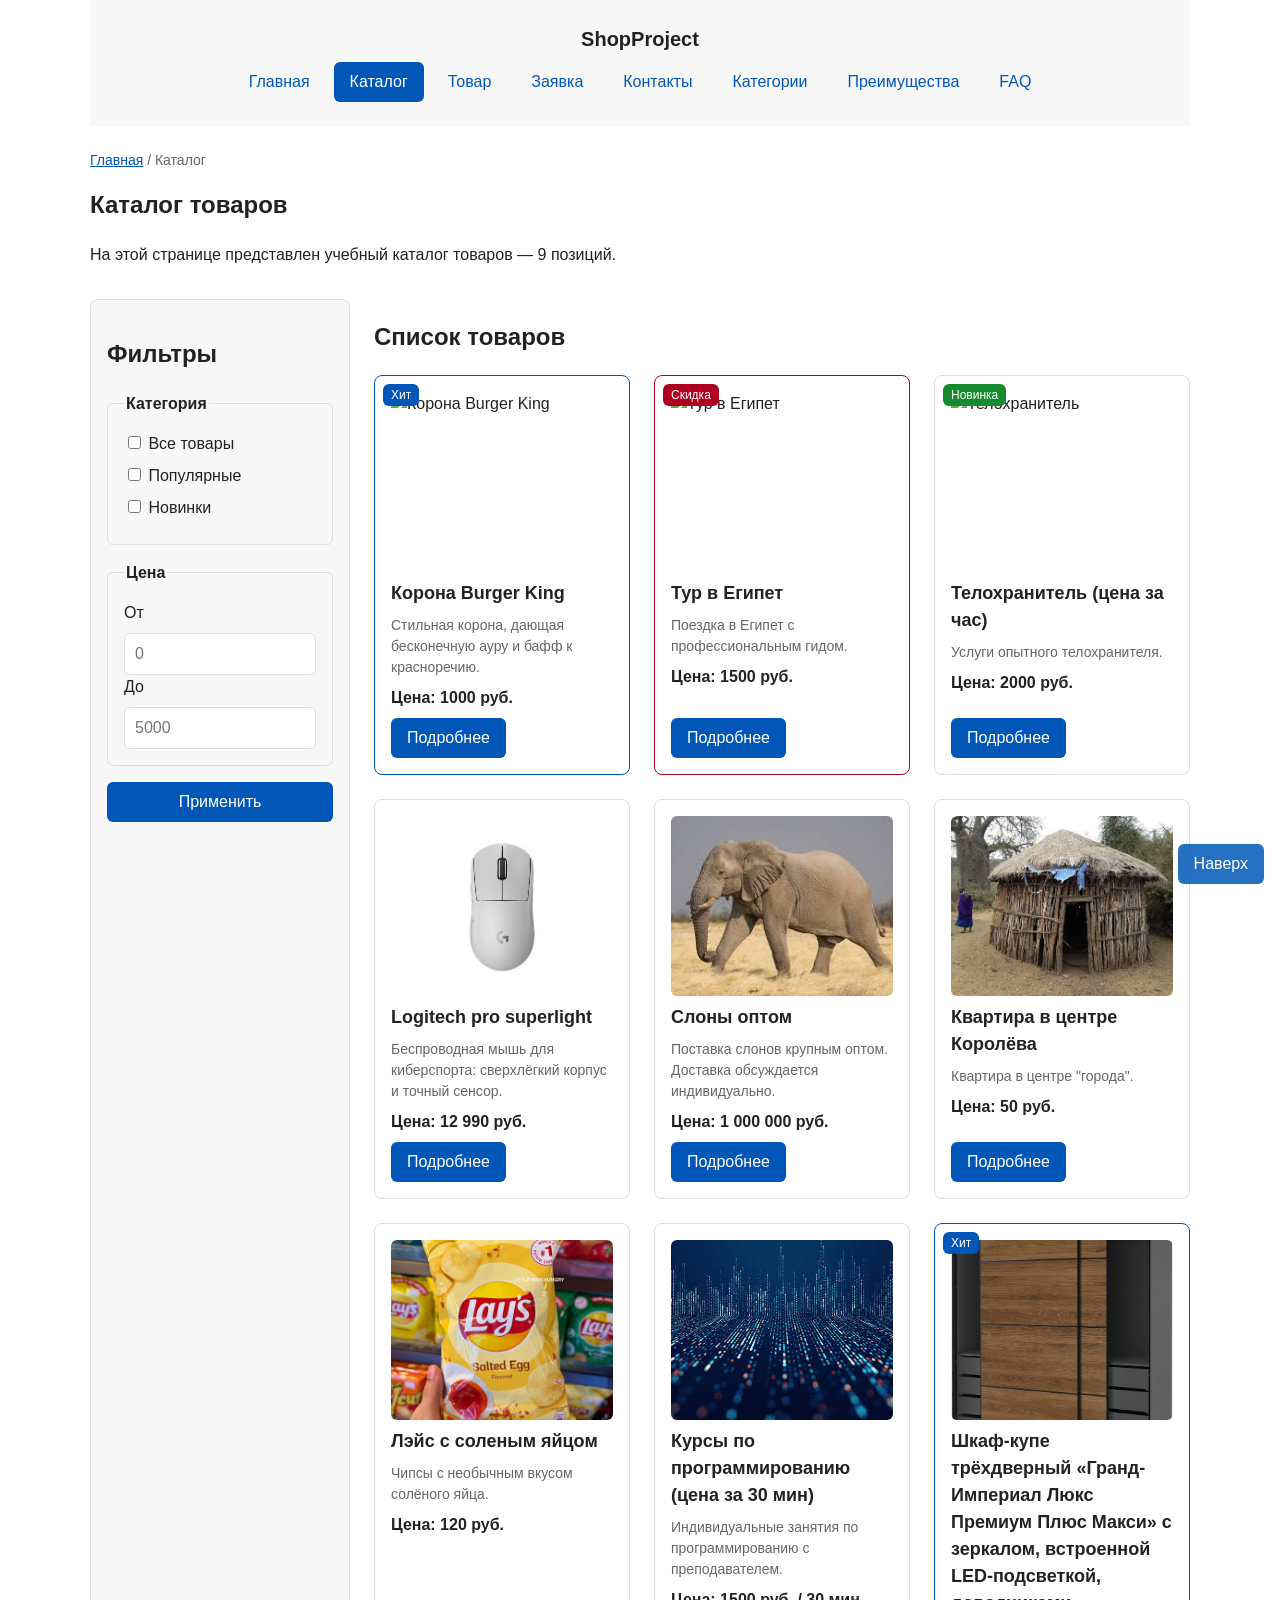
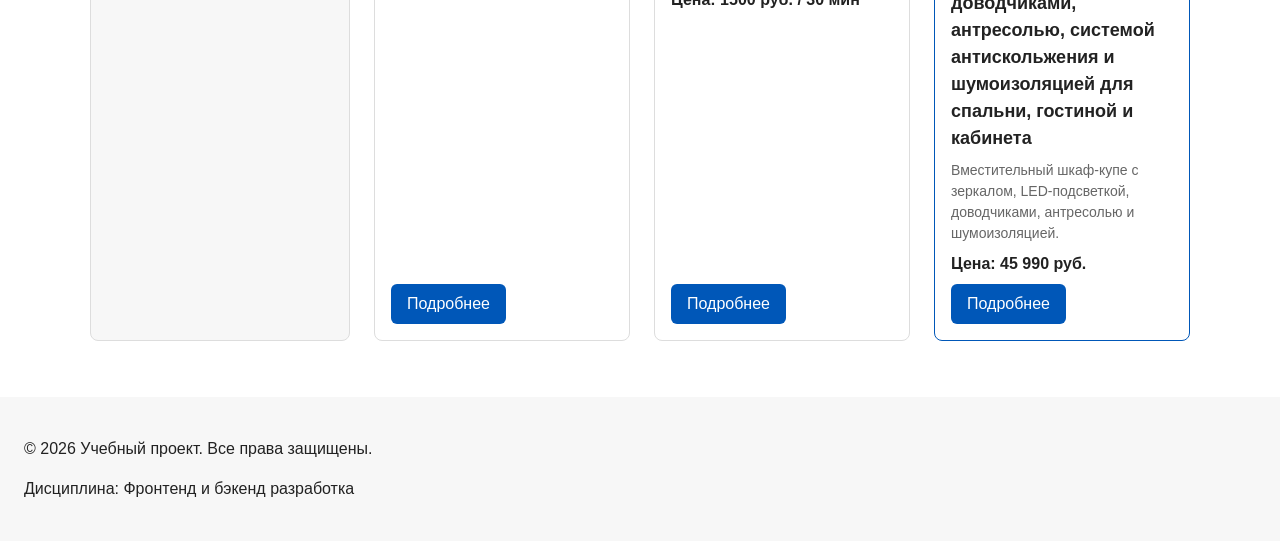
==== commit faa36d38: "images" ====
--- a/catalog.html
+++ b/catalog.html
@@ -108,7 +108,7 @@
           </article>
 
           <article class="product-card">
-            <img class="product-card__image" src="images/tovar4.png" alt="Logitech pro superlight">
+            <img class="product-card__image" src="images/tovar4.jpeg" alt="Logitech pro superlight">
             <h3 class="product-card__title">Logitech pro superlight</h3>
             <p class="product-card__description">Беспроводная мышь для киберспорта: сверхлёгкий корпус и точный сенсор.</p>
             <p class="product-card__price">Цена: 12 990 руб.</p>
@@ -116,7 +116,7 @@
           </article>
 
           <article class="product-card">
-            <img class="product-card__image" src="images/tovar5.png" alt="Слоны оптом">
+            <img class="product-card__image" src="images/tovar5.jpeg" alt="Слоны оптом">
             <h3 class="product-card__title">Слоны оптом</h3>
             <p class="product-card__description">Поставка слонов крупным оптом. Доставка обсуждается индивидуально.</p>
             <p class="product-card__price">Цена: 1 000 000 руб.</p>
@@ -124,15 +124,15 @@
           </article>
 
           <article class="product-card">
-            <img class="product-card__image" src="images/tovar6.png" alt="Квартира в центре Королёва">
+            <img class="product-card__image" src="images/tovar6.jpeg" alt="Квартира в центре Королёва">
             <h3 class="product-card__title">Квартира в центре Королёва</h3>
-            <p class="product-card__description">Просторная квартира в центре города. Все удобства рядом.</p>
+            <p class="product-card__description">Квартира в центре "города".</p>
             <p class="product-card__price">Цена: 50 руб.</p>
             <a class="button button--primary product-card__button" href="product.html">Подробнее</a>
           </article>
 
           <article class="product-card">
-            <img class="product-card__image" src="images/tovar7.png" alt="Лэйс с соленым яйцом">
+            <img class="product-card__image" src="images/tovar7.jpeg" alt="Лэйс с соленым яйцом">
             <h3 class="product-card__title">Лэйс с соленым яйцом</h3>
             <p class="product-card__description">Чипсы с необычным вкусом солёного яйца.</p>
             <p class="product-card__price">Цена: 120 руб.</p>
@@ -140,7 +140,7 @@
           </article>
 
           <article class="product-card">
-            <img class="product-card__image" src="images/tovar8.png" alt="Курсы по программированию">
+            <img class="product-card__image" src="images/tovar8.jpeg" alt="Курсы по программированию">
             <h3 class="product-card__title">Курсы по программированию (цена за 30 мин)</h3>
             <p class="product-card__description">Индивидуальные занятия по программированию с преподавателем.</p>
             <p class="product-card__price">Цена: 1500 руб. / 30 мин</p>
@@ -149,7 +149,7 @@
 
           <article class="product-card product-card--featured">
             <span class="product-card__badge">Хит</span>
-            <img class="product-card__image" src="images/tovar9.png" alt="Шкаф-купе трёхдверный Гранд-Империал">
+            <img class="product-card__image" src="images/tovar9.jpeg" alt="Шкаф-купе трёхдверный Гранд-Империал">
             <h3 class="product-card__title">
               Шкаф-купе трёхдверный «Гранд-Империал Люкс Премиум Плюс Макси» с зеркалом,
               встроенной LED-подсветкой, доводчиками, антресолью, системой антискольжения
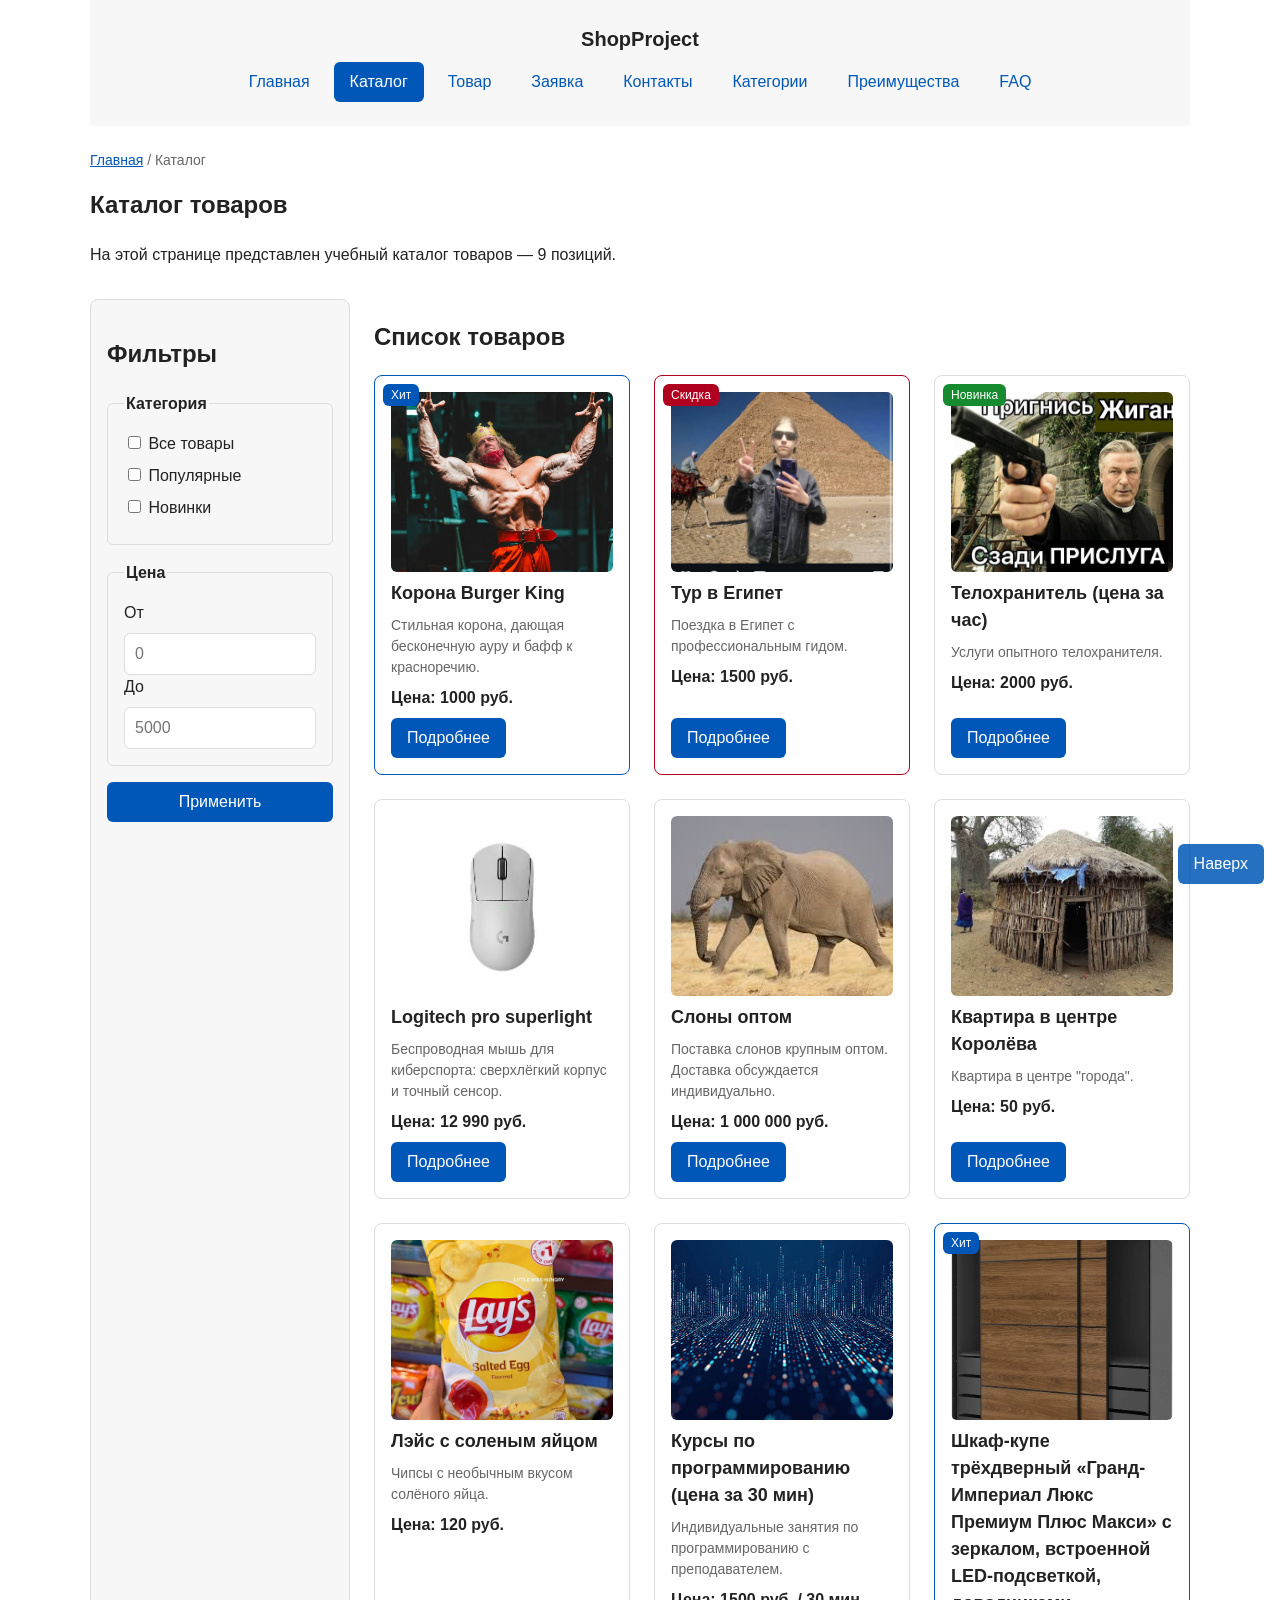
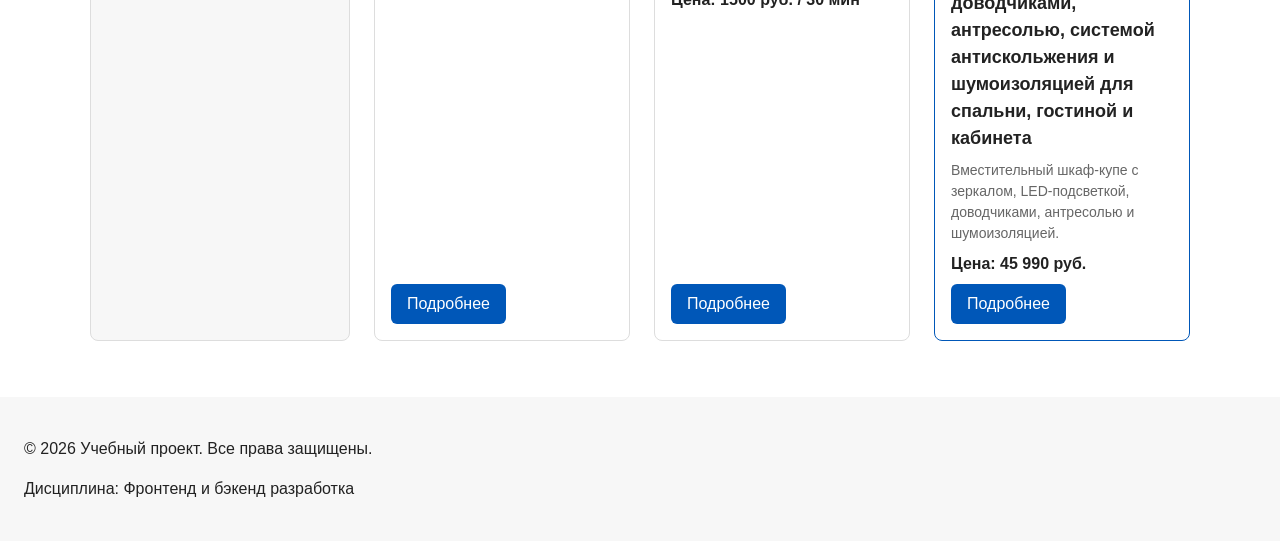
==== commit 66d3ded4: "something ig idk" ====
--- a/catalog.html
+++ b/catalog.html
@@ -82,7 +82,7 @@
         <div class="products-grid">
           <article class="product-card product-card--featured">
             <span class="product-card__badge">Хит</span>
-            <img class="product-card__image" src="images/tovar1.png" alt="Корона Burger King">
+            <img class="product-card__image" src="images/tovar1.jpg" alt="Корона Burger King">
             <h3 class="product-card__title">Корона Burger King</h3>
             <p class="product-card__description">Стильная корона, дающая бесконечную ауру и бафф к красноречию.</p>
             <p class="product-card__price">Цена: 1000 руб.</p>
@@ -91,7 +91,7 @@
 
           <article class="product-card product-card--discount">
             <span class="product-card__badge product-card__badge--discount">Скидка</span>
-            <img class="product-card__image" src="images/tovar2.png" alt="Тур в Египет">
+            <img class="product-card__image" src="images/tovar2.jpg" alt="Тур в Египет">
             <h3 class="product-card__title">Тур в Египет</h3>
             <p class="product-card__description">Поездка в Египет с профессиональным гидом.</p>
             <p class="product-card__price">Цена: 1500 руб.</p>
@@ -100,7 +100,7 @@
 
           <article class="product-card">
             <span class="product-card__badge product-card__badge--new">Новинка</span>
-            <img class="product-card__image" src="images/tovar3.png" alt="Телохранитель">
+            <img class="product-card__image" src="images/tovar3.jpg" alt="Телохранитель">
             <h3 class="product-card__title">Телохранитель (цена за час)</h3>
             <p class="product-card__description">Услуги опытного телохранителя.</p>
             <p class="product-card__price">Цена: 2000 руб.</p>
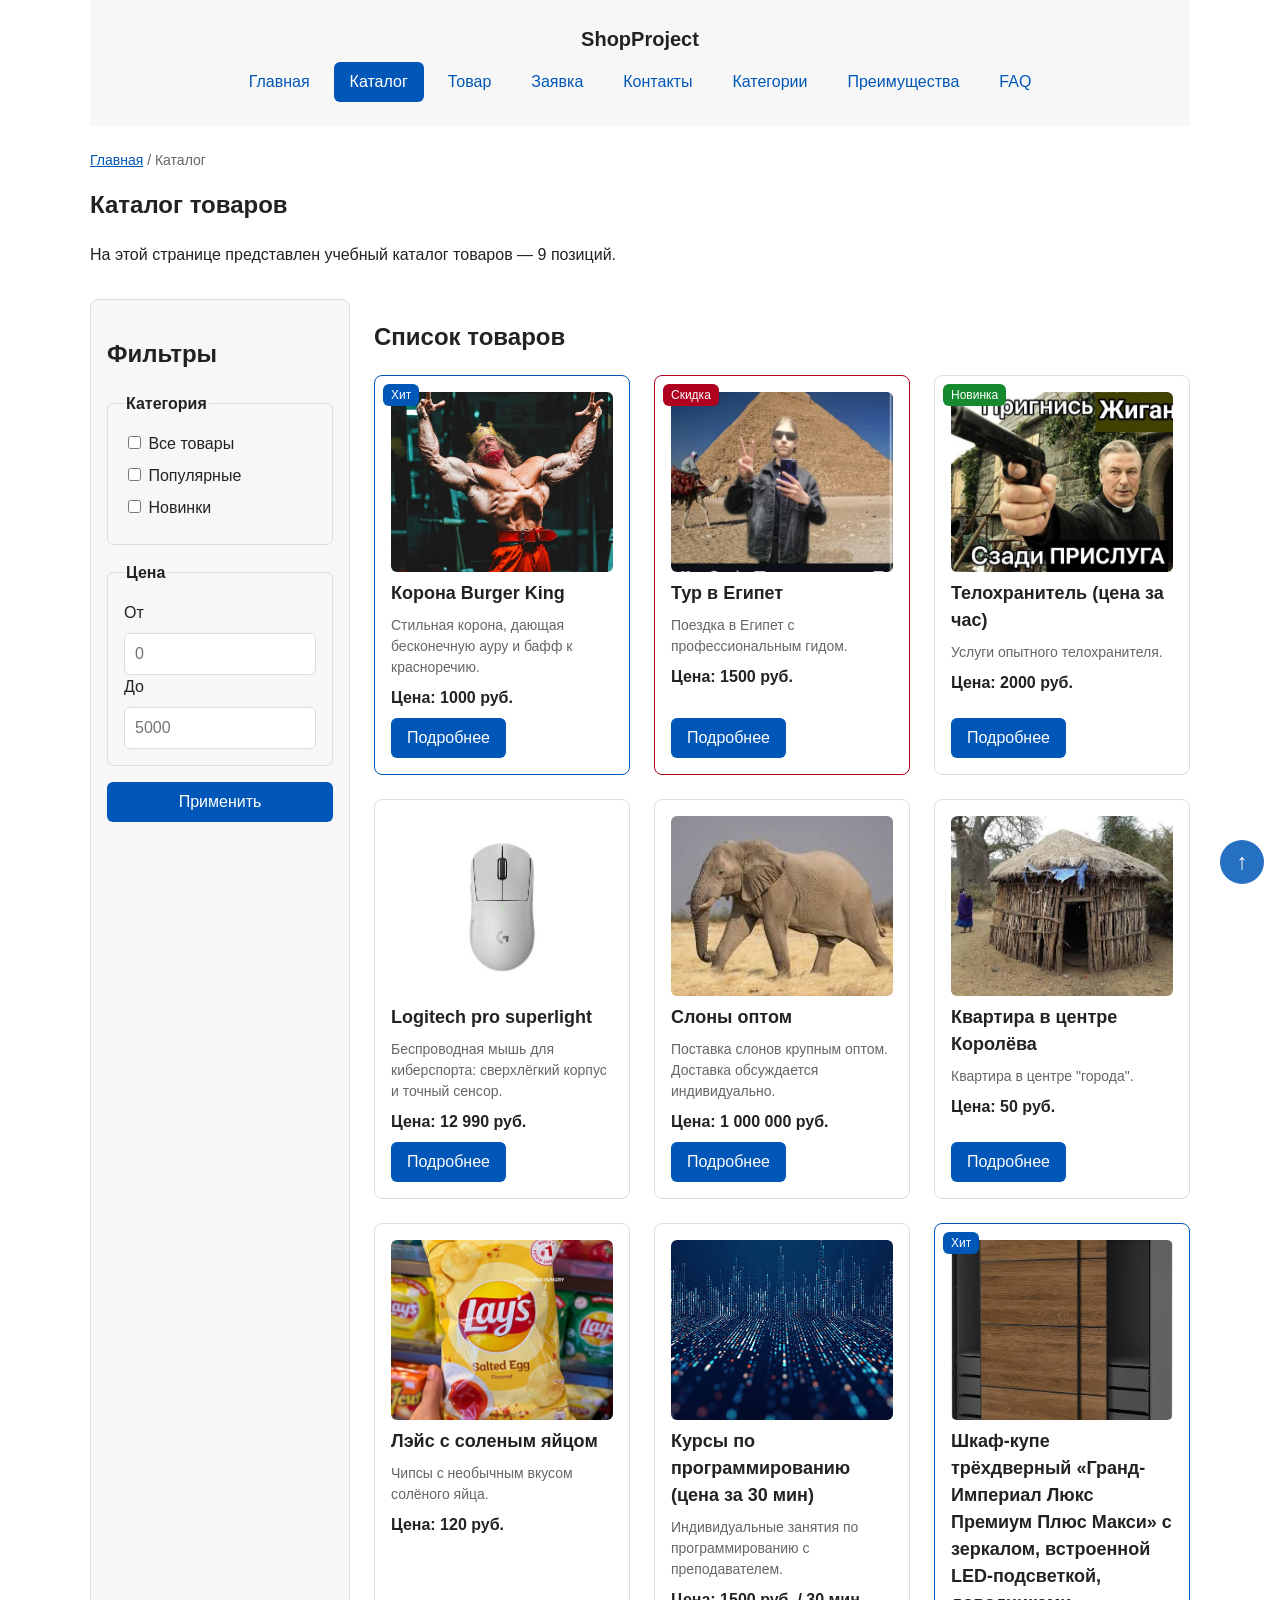
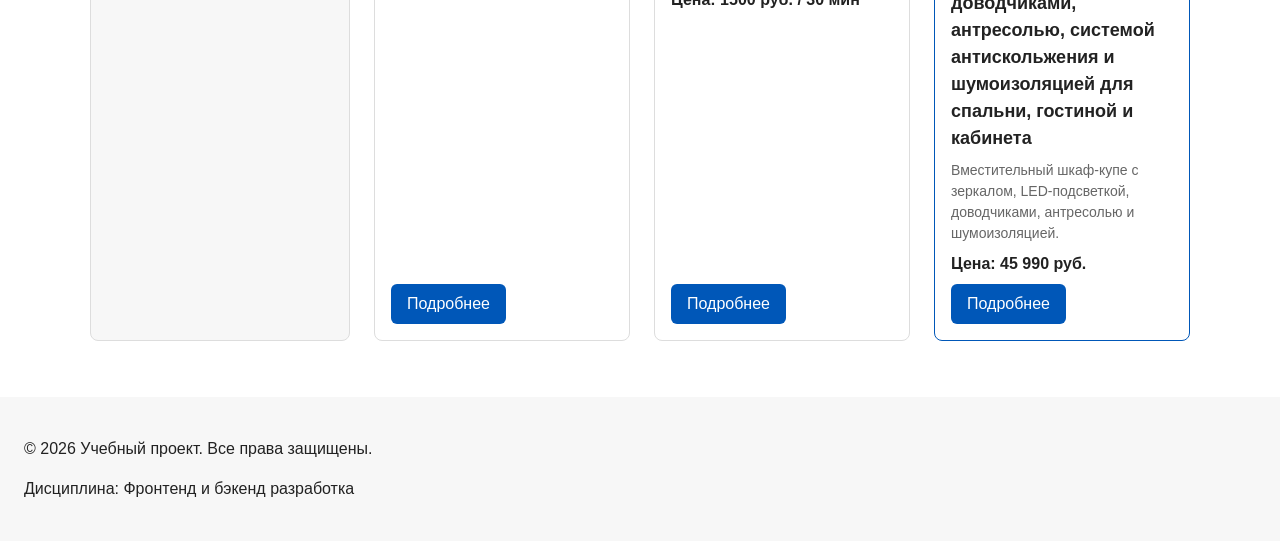
==== commit 9fe19ee7: "up up up up" ====
--- a/catalog.html
+++ b/catalog.html
@@ -174,6 +174,6 @@
     </div>
   </footer>
 
-  <a class="to-top" href="#top">Наверх</a>
+  <a class="to-top" href="#top" aria-label="Наверх">↑</a>
 </body>
 </html>
--- a/css/style.css
+++ b/css/style.css
@@ -688,13 +688,20 @@
   position: fixed;
   right: var(--space-md);
   bottom: var(--space-md);
-  padding: var(--space-sm) var(--space-md);
+  display: flex;
+  align-items: center;
+  justify-content: center;
+  width: 44px;
+  height: 44px;
+  font-size: 22px;
+  line-height: 1;
   color: var(--color-white);
   background-color: var(--color-primary);
   text-decoration: none;
-  border-radius: var(--radius-sm);
+  border-radius: 50%;      /* круглая кнопка */
   opacity: 0.85;
   z-index: 20;
+  transition: opacity 0.2s, background-color 0.2s;
 }
 
 .to-top:hover {
